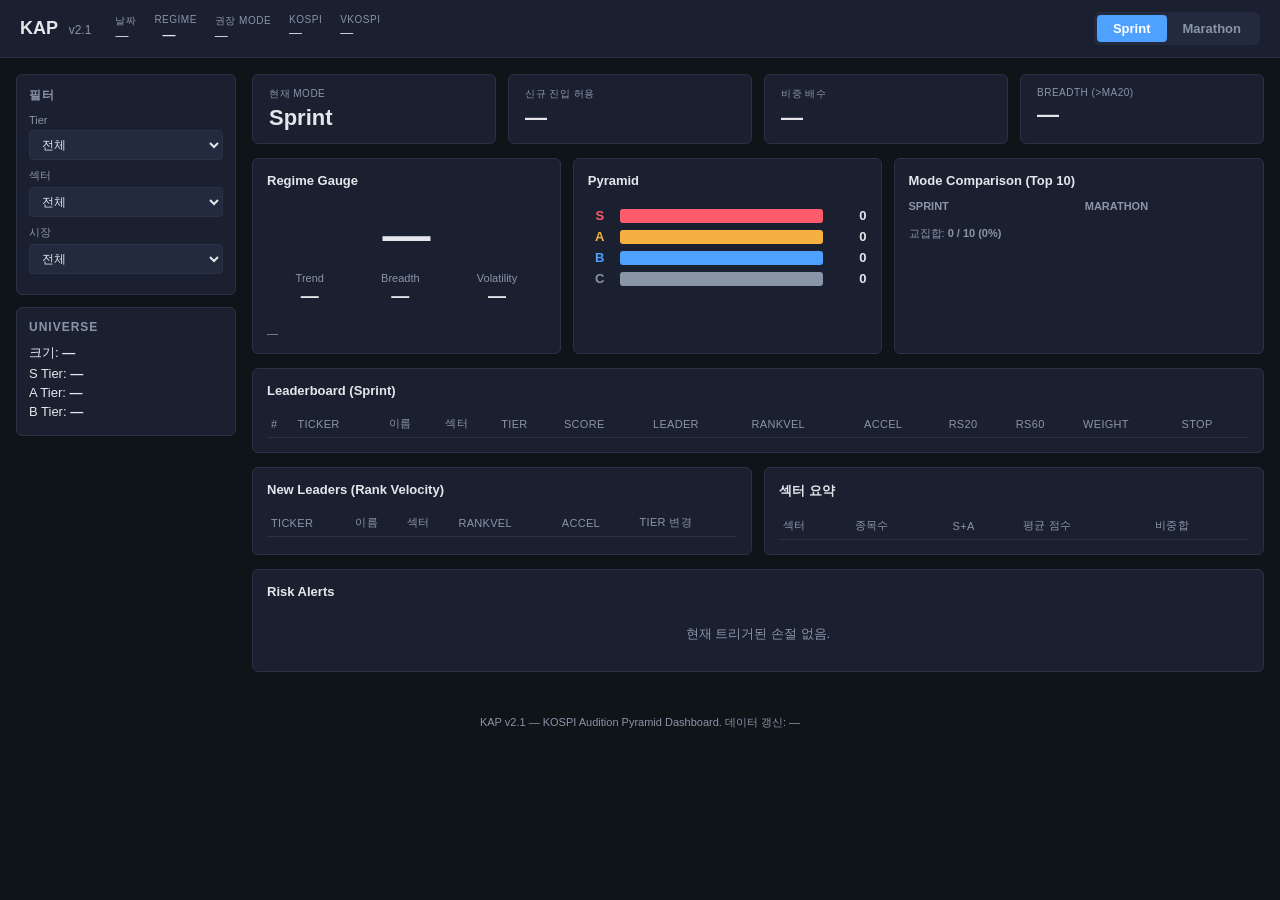
==== dashboard/index.html @ c9b05ed4 "[Stage1] MVP Sprint pipeline + dashboard skeleton End-to-end implementation of Stage 1 per PRD §13.1" ====
<!DOCTYPE html>
<html lang="ko">
<head>
<meta charset="UTF-8" />
<meta name="viewport" content="width=device-width, initial-scale=1.0" />
<title>KAP Dashboard v2.1</title>
<link rel="stylesheet" href="style.css" />
</head>
<body>
<header class="topbar">
  <div class="brand">KAP <span class="ver">v2.1</span></div>
  <div class="topbar-stats">
    <div><span class="lbl">날짜</span><span id="data-as-of">—</span></div>
    <div><span class="lbl">Regime</span><span id="regime-state" class="regime-pill">—</span></div>
    <div><span class="lbl">권장 Mode</span><span id="recommended-mode">—</span></div>
    <div><span class="lbl">KOSPI</span><span id="kospi-close">—</span></div>
    <div><span class="lbl">VKOSPI</span><span id="vkospi">—</span></div>
  </div>
  <div class="mode-toggle">
    <button data-mode="sprint" class="active">Sprint</button>
    <button data-mode="marathon">Marathon</button>
  </div>
</header>

<main class="layout">
  <aside class="sidebar">
    <div class="filter-box">
      <h3>필터</h3>
      <label><span>Tier</span>
        <select id="filter-tier">
          <option value="">전체</option>
          <option value="S">S</option>
          <option value="A">A</option>
          <option value="B">B</option>
          <option value="C">C</option>
        </select>
      </label>
      <label><span>섹터</span>
        <select id="filter-sector"><option value="">전체</option></select>
      </label>
      <label><span>시장</span>
        <select id="filter-market">
          <option value="">전체</option>
          <option value="KOSPI">KOSPI</option>
          <option value="KOSDAQ">KOSDAQ</option>
        </select>
      </label>
    </div>
    <div class="universe-box">
      <h3>Universe</h3>
      <p>크기: <strong id="universe-size">—</strong></p>
      <p>S Tier: <strong id="kpi-s">—</strong></p>
      <p>A Tier: <strong id="kpi-a">—</strong></p>
      <p>B Tier: <strong id="kpi-b">—</strong></p>
    </div>
  </aside>

  <section class="content">
    <div class="kpi-row">
      <div class="kpi">
        <div class="kpi-label">현재 Mode</div>
        <div class="kpi-value" id="kpi-current-mode">Sprint</div>
      </div>
      <div class="kpi">
        <div class="kpi-label">신규 진입 허용</div>
        <div class="kpi-value" id="kpi-entry-allowed">—</div>
      </div>
      <div class="kpi">
        <div class="kpi-label">비중 배수</div>
        <div class="kpi-value" id="kpi-weight-mult">—</div>
      </div>
      <div class="kpi">
        <div class="kpi-label">Breadth (>MA20)</div>
        <div class="kpi-value" id="kpi-breadth">—</div>
      </div>
    </div>

    <div class="row-3">
      <div class="card" id="regime-widget">
        <h3>Regime Gauge</h3>
        <div class="gauge">
          <div class="gauge-score" id="regime-score">—</div>
          <div class="gauge-subscores">
            <span>Trend <b id="ss-trend">—</b></span>
            <span>Breadth <b id="ss-breadth">—</b></span>
            <span>Volatility <b id="ss-volatility">—</b></span>
          </div>
        </div>
        <p class="hint" id="mode-recommendation">—</p>
      </div>
      <div class="card" id="pyramid">
        <h3>Pyramid</h3>
        <div class="pyramid">
          <div class="tier-row s"><span>S</span><div class="bar"><span id="bar-s"></span></div><b id="cnt-s">0</b></div>
          <div class="tier-row a"><span>A</span><div class="bar"><span id="bar-a"></span></div><b id="cnt-a">0</b></div>
          <div class="tier-row b"><span>B</span><div class="bar"><span id="bar-b"></span></div><b id="cnt-b">0</b></div>
          <div class="tier-row c"><span>C</span><div class="bar"><span id="bar-c"></span></div><b id="cnt-c">0</b></div>
        </div>
      </div>
      <div class="card" id="mode-compare">
        <h3>Mode Comparison (Top 10)</h3>
        <div class="cmp-cols">
          <div><h4>Sprint</h4><ol id="cmp-sprint"></ol></div>
          <div><h4>Marathon</h4><ol id="cmp-marathon"></ol></div>
        </div>
        <p class="hint">교집합: <b id="cmp-overlap">—</b></p>
      </div>
    </div>

    <div class="card" id="leaderboard-card">
      <h3>Leaderboard (<span id="lb-mode">Sprint</span>)</h3>
      <table class="leaderboard">
        <thead>
          <tr>
            <th>#</th><th>Ticker</th><th>이름</th><th>섹터</th><th>Tier</th>
            <th>Score</th><th>Leader</th><th>RankVel</th><th>Accel</th>
            <th>RS20</th><th>RS60</th><th>Weight</th><th>Stop</th>
          </tr>
        </thead>
        <tbody id="leaderboard-body"></tbody>
      </table>
    </div>

    <div class="row-2">
      <div class="card" id="new-leaders-card">
        <h3>New Leaders (Rank Velocity)</h3>
        <table>
          <thead><tr><th>Ticker</th><th>이름</th><th>섹터</th><th>RankVel</th><th>Accel</th><th>Tier 변경</th></tr></thead>
          <tbody id="new-leaders-body"></tbody>
        </table>
      </div>
      <div class="card" id="sector-card">
        <h3>섹터 요약</h3>
        <table>
          <thead><tr><th>섹터</th><th>종목수</th><th>S+A</th><th>평균 점수</th><th>비중합</th></tr></thead>
          <tbody id="sector-body"></tbody>
        </table>
      </div>
    </div>

    <div class="card" id="risk-card">
      <h3>Risk Alerts</h3>
      <div id="risk-body" class="risk-empty">현재 트리거된 손절 없음.</div>
    </div>
  </section>
</main>

<footer><p>KAP v2.1 — KOSPI Audition Pyramid Dashboard. 데이터 갱신: <span id="footer-as-of">—</span></p></footer>

<script src="app.js"></script>
</body>
</html>
---- dashboard/style.css ----
:root {
  --bg: #0f1419;
  --bg2: #1a2030;
  --bg3: #232a3d;
  --fg: #e4e6eb;
  --muted: #8b95a8;
  --accent: #4ea1ff;
  --green: #2ecc71;
  --yellow: #f5b041;
  --red: #ff5b6b;
  --tier-s: #ff5b6b;
  --tier-a: #f5b041;
  --tier-b: #4ea1ff;
  --tier-c: #8b95a8;
  --border: #2a3247;
}

* { box-sizing: border-box; }
html, body { margin: 0; padding: 0; height: 100%; background: var(--bg); color: var(--fg);
  font-family: -apple-system, "Segoe UI", Roboto, "Noto Sans KR", sans-serif; font-size: 13px; }

.topbar {
  display: flex; align-items: center; gap: 24px;
  padding: 12px 20px; background: var(--bg2); border-bottom: 1px solid var(--border);
}
.brand { font-size: 18px; font-weight: 700; }
.brand .ver { color: var(--muted); font-weight: 400; font-size: 12px; margin-left: 6px; }
.topbar-stats { display: flex; gap: 18px; flex: 1; }
.topbar-stats > div { display: flex; flex-direction: column; }
.topbar-stats .lbl { font-size: 10px; color: var(--muted); text-transform: uppercase; letter-spacing: 0.5px; }
.regime-pill { padding: 2px 8px; border-radius: 4px; font-weight: 600; }
.regime-pill.strong_risk_on { background: var(--green); color: #04140a; }
.regime-pill.risk_on { background: #2a5a40; color: var(--green); }
.regime-pill.neutral { background: var(--bg3); color: var(--yellow); }
.regime-pill.risk_off { background: var(--red); color: #2a0a0e; }

.mode-toggle { display: inline-flex; background: var(--bg3); border-radius: 6px; padding: 3px; }
.mode-toggle button { background: transparent; border: 0; color: var(--muted); padding: 6px 16px;
  font-size: 13px; font-weight: 600; cursor: pointer; border-radius: 4px; }
.mode-toggle button.active { background: var(--accent); color: white; }
.mode-toggle button.recommended::after { content: "★"; margin-left: 4px; color: var(--yellow); }

.layout { display: grid; grid-template-columns: 220px 1fr; gap: 16px; padding: 16px; }
.sidebar { display: flex; flex-direction: column; gap: 12px; }
.sidebar .filter-box, .sidebar .universe-box {
  background: var(--bg2); border: 1px solid var(--border); border-radius: 6px; padding: 12px;
}
.sidebar h3 { margin: 0 0 10px; font-size: 12px; text-transform: uppercase; color: var(--muted); letter-spacing: 1px; }
.sidebar label { display: flex; flex-direction: column; margin-bottom: 8px; font-size: 11px; color: var(--muted); }
.sidebar select { background: var(--bg3); color: var(--fg); border: 1px solid var(--border);
  border-radius: 4px; padding: 6px 8px; margin-top: 4px; font-size: 12px; }
.sidebar p { margin: 4px 0; }

.content { display: flex; flex-direction: column; gap: 14px; }
.kpi-row { display: grid; grid-template-columns: repeat(4, 1fr); gap: 12px; }
.kpi { background: var(--bg2); border: 1px solid var(--border); border-radius: 6px; padding: 12px 16px; }
.kpi-label { font-size: 10px; color: var(--muted); text-transform: uppercase; letter-spacing: 0.5px; }
.kpi-value { font-size: 22px; font-weight: 700; margin-top: 4px; }

.row-3 { display: grid; grid-template-columns: 1fr 1fr 1.2fr; gap: 12px; }
.row-2 { display: grid; grid-template-columns: 1fr 1fr; gap: 12px; }
.card { background: var(--bg2); border: 1px solid var(--border); border-radius: 6px; padding: 14px; }
.card h3 { margin: 0 0 12px; font-size: 13px; }
.card .hint { color: var(--muted); font-size: 11px; margin: 8px 0 0; }

.gauge { text-align: center; padding: 12px 0; }
.gauge-score { font-size: 48px; font-weight: 800; line-height: 1; }
.gauge-subscores { display: flex; justify-content: space-around; margin-top: 12px; font-size: 11px; color: var(--muted); }
.gauge-subscores b { display: block; font-size: 18px; color: var(--fg); margin-top: 2px; }

.pyramid { display: flex; flex-direction: column; gap: 6px; padding: 8px 0; }
.tier-row { display: grid; grid-template-columns: 24px 1fr 36px; gap: 8px; align-items: center; }
.tier-row > span:first-child { font-weight: 700; text-align: center; }
.tier-row.s > span:first-child { color: var(--tier-s); }
.tier-row.a > span:first-child { color: var(--tier-a); }
.tier-row.b > span:first-child { color: var(--tier-b); }
.tier-row.c > span:first-child { color: var(--tier-c); }
.tier-row b { text-align: right; }
.bar { height: 14px; background: var(--bg3); border-radius: 3px; overflow: hidden; }
.bar > span { display: block; height: 100%; }
.tier-row.s .bar > span { background: var(--tier-s); }
.tier-row.a .bar > span { background: var(--tier-a); }
.tier-row.b .bar > span { background: var(--tier-b); }
.tier-row.c .bar > span { background: var(--tier-c); }

.cmp-cols { display: grid; grid-template-columns: 1fr 1fr; gap: 12px; }
.cmp-cols h4 { margin: 0 0 6px; font-size: 11px; color: var(--muted); text-transform: uppercase; }
.cmp-cols ol { margin: 0; padding-left: 18px; font-size: 11px; }
.cmp-cols li.shared { color: var(--green); font-weight: 600; }

table { width: 100%; border-collapse: collapse; font-size: 11px; }
table th { text-align: left; color: var(--muted); border-bottom: 1px solid var(--border); padding: 6px 4px;
  font-weight: 500; text-transform: uppercase; letter-spacing: 0.3px; }
table td { padding: 6px 4px; border-bottom: 1px solid #1f2536; }
table tr:hover td { background: var(--bg3); }
.leaderboard { font-size: 11px; }
.tier-badge { display: inline-block; min-width: 18px; text-align: center; padding: 1px 6px;
  border-radius: 3px; font-weight: 700; font-size: 10px; }
.tier-badge.S { background: var(--tier-s); color: #2a0a0e; }
.tier-badge.A { background: var(--tier-a); color: #2e1a04; }
.tier-badge.B { background: var(--tier-b); color: #04141d; }
.tier-badge.C { background: var(--tier-c); color: #0a0d14; }
.tier-badge.D { background: #3a4153; color: var(--muted); }

.risk-empty { color: var(--muted); padding: 14px 0; text-align: center; }
.risk-item { padding: 8px 0; border-bottom: 1px solid #1f2536; display: flex; gap: 12px; }
.risk-item .ticker { font-weight: 700; }
.risk-item .triggered { color: var(--red); font-weight: 600; }

footer { padding: 16px; text-align: center; color: var(--muted); font-size: 11px; }
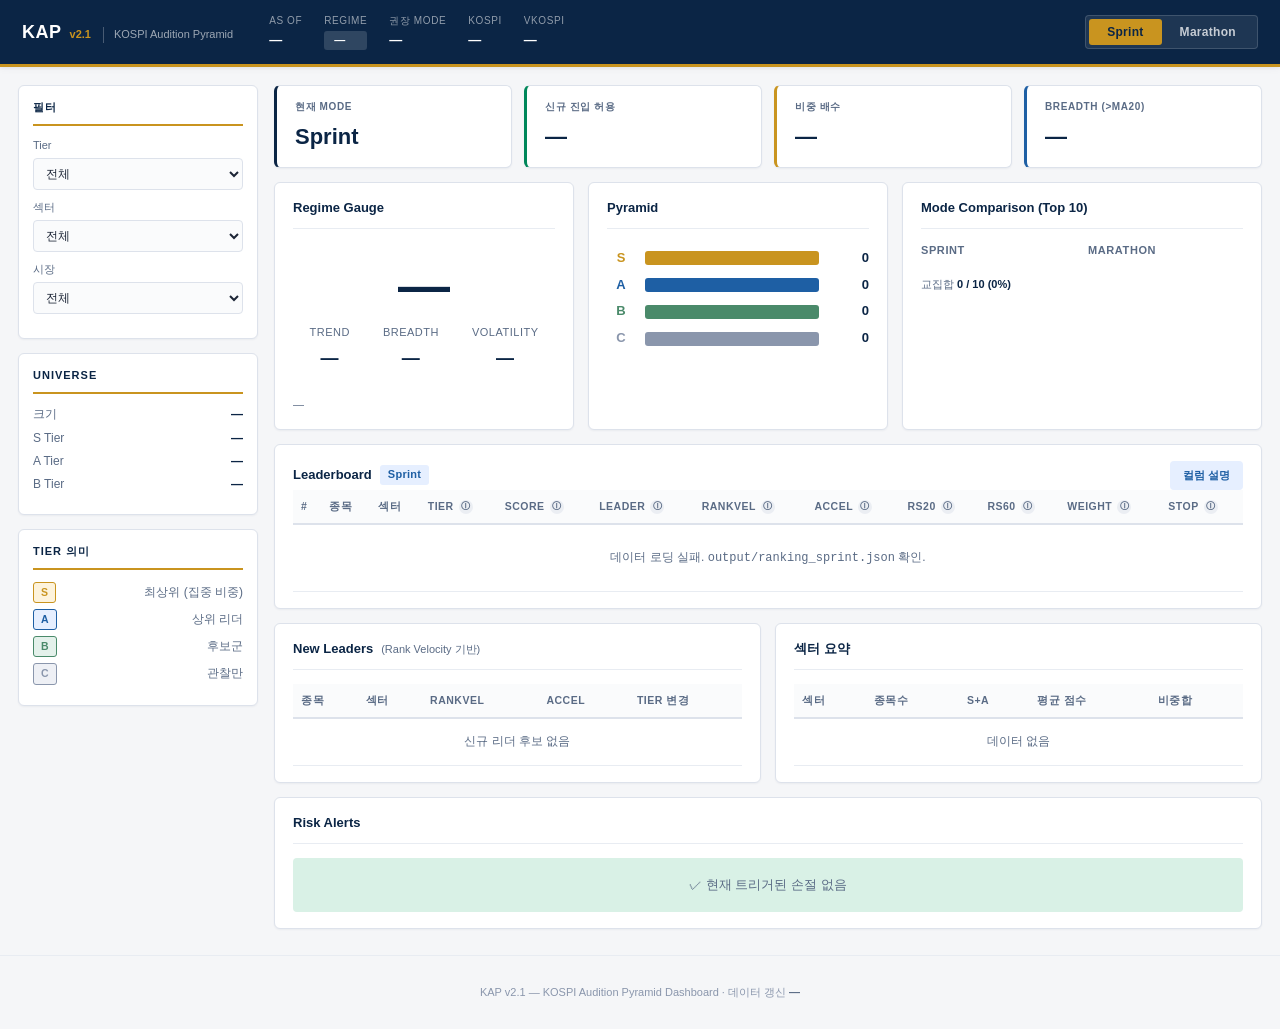
==== commit bab68da6: "[Stage1] Dashboard UX 개선: 종목명 노출 / 컬럼 설명 / 라이트 테마 - 종목명을 메인 표시로, 종목코드는 하단에 보조 표기 (ticker-cell)   + 시" ====
--- a/dashboard/index.html
+++ b/dashboard/index.html
@@ -8,13 +8,17 @@
 </head>
 <body>
 <header class="topbar">
-  <div class="brand">KAP <span class="ver">v2.1</span></div>
+  <div class="brand">
+    <span class="brand-mark">KAP</span>
+    <span class="brand-ver">v2.1</span>
+    <span class="brand-sub">KOSPI Audition Pyramid</span>
+  </div>
   <div class="topbar-stats">
-    <div><span class="lbl">날짜</span><span id="data-as-of">—</span></div>
+    <div><span class="lbl">As of</span><span id="data-as-of" class="val">—</span></div>
     <div><span class="lbl">Regime</span><span id="regime-state" class="regime-pill">—</span></div>
-    <div><span class="lbl">권장 Mode</span><span id="recommended-mode">—</span></div>
-    <div><span class="lbl">KOSPI</span><span id="kospi-close">—</span></div>
-    <div><span class="lbl">VKOSPI</span><span id="vkospi">—</span></div>
+    <div><span class="lbl">권장 Mode</span><span id="recommended-mode" class="val">—</span></div>
+    <div><span class="lbl">KOSPI</span><span id="kospi-close" class="val">—</span></div>
+    <div><span class="lbl">VKOSPI</span><span id="vkospi" class="val">—</span></div>
   </div>
   <div class="mode-toggle">
     <button data-mode="sprint" class="active">Sprint</button>
@@ -48,10 +52,17 @@
     </div>
     <div class="universe-box">
       <h3>Universe</h3>
-      <p>크기: <strong id="universe-size">—</strong></p>
-      <p>S Tier: <strong id="kpi-s">—</strong></p>
-      <p>A Tier: <strong id="kpi-a">—</strong></p>
-      <p>B Tier: <strong id="kpi-b">—</strong></p>
+      <p>크기 <strong id="universe-size">—</strong></p>
+      <p>S Tier <strong id="kpi-s">—</strong></p>
+      <p>A Tier <strong id="kpi-a">—</strong></p>
+      <p>B Tier <strong id="kpi-b">—</strong></p>
+    </div>
+    <div class="legend-box">
+      <h3>Tier 의미</h3>
+      <p><span class="tier-badge S">S</span> 최상위 (집중 비중)</p>
+      <p><span class="tier-badge A">A</span> 상위 리더</p>
+      <p><span class="tier-badge B">B</span> 후보군</p>
+      <p><span class="tier-badge C">C</span> 관찰만</p>
     </div>
   </aside>
 
@@ -103,18 +114,52 @@
           <div><h4>Sprint</h4><ol id="cmp-sprint"></ol></div>
           <div><h4>Marathon</h4><ol id="cmp-marathon"></ol></div>
         </div>
-        <p class="hint">교집합: <b id="cmp-overlap">—</b></p>
+        <p class="hint">교집합 <b id="cmp-overlap">—</b></p>
       </div>
     </div>
 
     <div class="card" id="leaderboard-card">
-      <h3>Leaderboard (<span id="lb-mode">Sprint</span>)</h3>
+      <div class="card-header">
+        <h3>Leaderboard <span class="mode-tag" id="lb-mode">Sprint</span></h3>
+        <button class="btn-help" id="btn-help-leaderboard" title="컬럼 설명 보기">컬럼 설명</button>
+      </div>
+      <div id="help-panel" class="help-panel hidden">
+        <button class="help-close" id="help-close">×</button>
+        <h4>스코어 컬럼이 의미하는 것</h4>
+        <div class="help-grid">
+          <div><strong>Tier</strong>
+            <p>모드별 점수의 분위(percentile) 기반 등급. S(상위 ~3%)·A(~8%)·B(~18%)·C(관찰). 신규 진입은 Regime이 허용하는 Tier만 가능.</p></div>
+          <div><strong>Score</strong>
+            <p>선택된 모드의 종합 점수(0–100 percentile). Sprint = 단기 RS·가속도·순위변동 가중. Marathon = 장기 RS·수급·실적 가중.</p></div>
+          <div><strong>Leader</strong>
+            <p>Score×0.7 + 누적 생존일수×0.3. <b>높을수록 "기관형 리더"</b>, 낮을수록 "단기 급등주". Tier 결정엔 미사용, 표시 전용.</p></div>
+          <div><strong>RankVel</strong>
+            <p>최근 5거래일 대비 순위가 얼마나 올라왔는지를 percentile로 환산. <b>신규 리더 조기 탐지</b>. 절대 순위 200위 이내 종목만 유효.</p></div>
+          <div><strong>Accel</strong>
+            <p>RS의 2차 도함수(어제 대비 5D RS 변화) + 거래대금 가속도. <b>"이제 막 강해지기 시작한"</b> 종목을 잡아내는 지표.</p></div>
+          <div><strong>RS20 / RS60</strong>
+            <p>20일·60일 KOSPI 대비 초과수익률. + 값이면 시장보다 강하다는 뜻. Sprint는 단기(20D), Marathon은 중장기(60–252D)에 가중.</p></div>
+          <div><strong>Weight</strong>
+            <p>1차 진입 시 권장 포트폴리오 비중(현재 모드 + Regime 배수 반영). Risk-Off일 때는 0으로 차단됨.</p></div>
+          <div><strong>Stop</strong>
+            <p>진입가 기준 Hard Stop 가격. Sprint KOSPI −6% / KOSDAQ −8%, Marathon KOSPI −10% / KOSDAQ −12%. 모드별 차등.</p></div>
+        </div>
+      </div>
       <table class="leaderboard">
         <thead>
           <tr>
-            <th>#</th><th>Ticker</th><th>이름</th><th>섹터</th><th>Tier</th>
-            <th>Score</th><th>Leader</th><th>RankVel</th><th>Accel</th>
-            <th>RS20</th><th>RS60</th><th>Weight</th><th>Stop</th>
+            <th>#</th>
+            <th>종목</th>
+            <th>섹터</th>
+            <th>Tier<i class="info" data-tip="모드별 점수 percentile 기반 등급. S(상위~3%)/A(~8%)/B(~18%)/C(관찰).">ⓘ</i></th>
+            <th>Score<i class="info" data-tip="선택된 모드 종합 점수(0–100). 모드별 가중치로 RS/가속도/순위변동/거래량/수급을 합산.">ⓘ</i></th>
+            <th>Leader<i class="info" data-tip="Score×0.7 + 누적 생존일수×0.3. 기관형 장기 리더일수록 높음.">ⓘ</i></th>
+            <th>RankVel<i class="info" data-tip="5일 전 대비 순위가 얼마나 상승했는지의 percentile. 신규 리더 조기 탐지용.">ⓘ</i></th>
+            <th>Accel<i class="info" data-tip="RS 2차 도함수 + 거래대금 가속도. 이제 막 강해지기 시작한 종목을 포착.">ⓘ</i></th>
+            <th>RS20<i class="info" data-tip="최근 20거래일 KOSPI 대비 초과수익률. + 값이면 시장보다 강한 상태.">ⓘ</i></th>
+            <th>RS60<i class="info" data-tip="최근 60거래일 KOSPI 대비 초과수익률. 중기 추세 강도.">ⓘ</i></th>
+            <th>Weight<i class="info" data-tip="1차 진입 시 권장 포트폴리오 비중. Regime 배수 반영, Risk-Off면 0.">ⓘ</i></th>
+            <th>Stop<i class="info" data-tip="진입가 기준 Hard Stop 가격. 모드별 차등(Sprint −6/−8%, Marathon −10/−12%).">ⓘ</i></th>
           </tr>
         </thead>
         <tbody id="leaderboard-body"></tbody>
@@ -123,9 +168,9 @@
 
     <div class="row-2">
       <div class="card" id="new-leaders-card">
-        <h3>New Leaders (Rank Velocity)</h3>
+        <h3>New Leaders <span class="card-sub">(Rank Velocity 기반)</span></h3>
         <table>
-          <thead><tr><th>Ticker</th><th>이름</th><th>섹터</th><th>RankVel</th><th>Accel</th><th>Tier 변경</th></tr></thead>
+          <thead><tr><th>종목</th><th>섹터</th><th>RankVel</th><th>Accel</th><th>Tier 변경</th></tr></thead>
           <tbody id="new-leaders-body"></tbody>
         </table>
       </div>
@@ -145,7 +190,9 @@
   </section>
 </main>
 
-<footer><p>KAP v2.1 — KOSPI Audition Pyramid Dashboard. 데이터 갱신: <span id="footer-as-of">—</span></p></footer>
+<div id="tooltip" class="tooltip hidden"></div>
+
+<footer><p>KAP v2.1 — KOSPI Audition Pyramid Dashboard · 데이터 갱신 <span id="footer-as-of">—</span></p></footer>
 
 <script src="app.js"></script>
 </body>
--- a/dashboard/style.css
+++ b/dashboard/style.css
@@ -1,110 +1,379 @@
+/* =========================================================================
+   KAP Dashboard — Professional Financial Light Theme
+   Palette inspired by terminal/buy-side research tools (Bloomberg / Koyfin / Refinitiv):
+     Background : warm off-white #f5f6f8
+     Panels     : pure white with subtle blue-gray shadow
+     Primary    : deep navy   #0b2545  (institutional accent)
+     Brand blue : steel blue  #1e5fa4
+     Gold       : muted amber #c9941f  (Tier S)
+     Up / pos   : forest      #00875a
+     Down / neg : crimson     #c0392b
+   ========================================================================= */
+
 :root {
-  --bg: #0f1419;
-  --bg2: #1a2030;
-  --bg3: #232a3d;
-  --fg: #e4e6eb;
-  --muted: #8b95a8;
-  --accent: #4ea1ff;
-  --green: #2ecc71;
-  --yellow: #f5b041;
-  --red: #ff5b6b;
-  --tier-s: #ff5b6b;
-  --tier-a: #f5b041;
-  --tier-b: #4ea1ff;
-  --tier-c: #8b95a8;
-  --border: #2a3247;
+  --bg:           #f5f6f8;
+  --bg-alt:       #ebeef3;
+  --panel:        #ffffff;
+  --panel-2:      #fafbfc;
+  --border:       #dde2eb;
+  --border-soft:  #e8ecf2;
+  --text:         #1c2536;
+  --text-muted:   #5a6b85;
+  --text-faint:   #8a96ac;
+
+  --navy:         #0b2545;
+  --navy-2:       #133961;
+  --steel:        #1e5fa4;
+  --steel-soft:   #e6efff;
+  --gold:         #c9941f;
+  --gold-soft:    #fdf3dc;
+
+  --tier-s:       #c9941f;
+  --tier-s-bg:    #fdf3dc;
+  --tier-a:       #1e5fa4;
+  --tier-a-bg:    #e6efff;
+  --tier-b:       #4a8a6a;
+  --tier-b-bg:    #e4f1eb;
+  --tier-c:       #8a96ac;
+  --tier-c-bg:    #eef0f5;
+
+  --up:           #00875a;
+  --up-soft:      #d9f1e6;
+  --down:         #c0392b;
+  --down-soft:    #fbe4e1;
+  --warn:         #d9822b;
+
+  --shadow-sm:    0 1px 2px rgba(11, 37, 69, 0.05);
+  --shadow-md:    0 1px 3px rgba(11, 37, 69, 0.06), 0 2px 8px rgba(11, 37, 69, 0.04);
 }
 
 * { box-sizing: border-box; }
-html, body { margin: 0; padding: 0; height: 100%; background: var(--bg); color: var(--fg);
-  font-family: -apple-system, "Segoe UI", Roboto, "Noto Sans KR", sans-serif; font-size: 13px; }
-
+html, body {
+  margin: 0; padding: 0; height: 100%;
+  background: var(--bg); color: var(--text);
+  font-family: -apple-system, "SF Pro Text", "Segoe UI", "Helvetica Neue",
+               "Noto Sans KR", "Apple SD Gothic Neo", sans-serif;
+  font-size: 13px; line-height: 1.45;
+  -webkit-font-smoothing: antialiased;
+}
+
+/* =================== Topbar =================== */
 .topbar {
   display: flex; align-items: center; gap: 24px;
-  padding: 12px 20px; background: var(--bg2); border-bottom: 1px solid var(--border);
-}
-.brand { font-size: 18px; font-weight: 700; }
-.brand .ver { color: var(--muted); font-weight: 400; font-size: 12px; margin-left: 6px; }
-.topbar-stats { display: flex; gap: 18px; flex: 1; }
-.topbar-stats > div { display: flex; flex-direction: column; }
-.topbar-stats .lbl { font-size: 10px; color: var(--muted); text-transform: uppercase; letter-spacing: 0.5px; }
-.regime-pill { padding: 2px 8px; border-radius: 4px; font-weight: 600; }
-.regime-pill.strong_risk_on { background: var(--green); color: #04140a; }
-.regime-pill.risk_on { background: #2a5a40; color: var(--green); }
-.regime-pill.neutral { background: var(--bg3); color: var(--yellow); }
-.regime-pill.risk_off { background: var(--red); color: #2a0a0e; }
-
-.mode-toggle { display: inline-flex; background: var(--bg3); border-radius: 6px; padding: 3px; }
-.mode-toggle button { background: transparent; border: 0; color: var(--muted); padding: 6px 16px;
-  font-size: 13px; font-weight: 600; cursor: pointer; border-radius: 4px; }
-.mode-toggle button.active { background: var(--accent); color: white; }
-.mode-toggle button.recommended::after { content: "★"; margin-left: 4px; color: var(--yellow); }
-
-.layout { display: grid; grid-template-columns: 220px 1fr; gap: 16px; padding: 16px; }
-.sidebar { display: flex; flex-direction: column; gap: 12px; }
-.sidebar .filter-box, .sidebar .universe-box {
-  background: var(--bg2); border: 1px solid var(--border); border-radius: 6px; padding: 12px;
-}
-.sidebar h3 { margin: 0 0 10px; font-size: 12px; text-transform: uppercase; color: var(--muted); letter-spacing: 1px; }
-.sidebar label { display: flex; flex-direction: column; margin-bottom: 8px; font-size: 11px; color: var(--muted); }
-.sidebar select { background: var(--bg3); color: var(--fg); border: 1px solid var(--border);
-  border-radius: 4px; padding: 6px 8px; margin-top: 4px; font-size: 12px; }
-.sidebar p { margin: 4px 0; }
-
+  padding: 14px 22px; background: var(--navy); color: #fff;
+  border-bottom: 3px solid var(--gold);
+  box-shadow: var(--shadow-md);
+}
+.brand { display: flex; align-items: baseline; gap: 8px; }
+.brand-mark { font-size: 18px; font-weight: 800; letter-spacing: 0.5px; color: #fff; }
+.brand-ver  { font-size: 11px; color: var(--gold); font-weight: 600; }
+.brand-sub  { font-size: 11px; color: rgba(255,255,255,0.6); margin-left: 4px;
+              border-left: 1px solid rgba(255,255,255,0.25); padding-left: 10px; }
+
+.topbar-stats { display: flex; gap: 22px; flex: 1; margin-left: 12px; }
+.topbar-stats > div { display: flex; flex-direction: column; gap: 2px; }
+.topbar-stats .lbl  { font-size: 10px; color: rgba(255,255,255,0.55);
+                      text-transform: uppercase; letter-spacing: 0.6px; }
+.topbar-stats .val  { font-size: 13px; font-weight: 600; color: #fff;
+                      font-variant-numeric: tabular-nums; }
+
+.regime-pill {
+  display: inline-block; padding: 2px 10px; border-radius: 3px;
+  font-size: 11px; font-weight: 700; text-transform: uppercase; letter-spacing: 0.5px;
+  background: rgba(255,255,255,0.15); color: #fff;
+}
+.regime-pill.strong_risk_on { background: var(--up);   color: #fff; }
+.regime-pill.risk_on        { background: var(--up);   color: #fff; opacity: 0.85; }
+.regime-pill.neutral        { background: var(--warn); color: #fff; }
+.regime-pill.risk_off       { background: var(--down); color: #fff; }
+
+.mode-toggle {
+  display: inline-flex; background: rgba(255,255,255,0.08);
+  border: 1px solid rgba(255,255,255,0.15); border-radius: 4px; padding: 3px;
+}
+.mode-toggle button {
+  background: transparent; border: 0; color: rgba(255,255,255,0.75);
+  padding: 6px 18px; font-size: 12px; font-weight: 600; cursor: pointer;
+  border-radius: 3px; letter-spacing: 0.3px; transition: all 0.15s;
+}
+.mode-toggle button:hover  { color: #fff; }
+.mode-toggle button.active { background: var(--gold); color: var(--navy); }
+.mode-toggle button.recommended::after { content: " ★"; font-size: 10px; color: var(--gold); }
+.mode-toggle button.active.recommended::after { color: var(--navy); }
+
+/* =================== Layout =================== */
+.layout { display: grid; grid-template-columns: 240px 1fr; gap: 16px; padding: 18px; }
+
+/* =================== Sidebar =================== */
+.sidebar { display: flex; flex-direction: column; gap: 14px; }
+.sidebar .filter-box,
+.sidebar .universe-box,
+.sidebar .legend-box {
+  background: var(--panel); border: 1px solid var(--border);
+  border-radius: 6px; padding: 14px; box-shadow: var(--shadow-sm);
+}
+.sidebar h3 {
+  margin: 0 0 12px; font-size: 11px; font-weight: 700; color: var(--navy);
+  text-transform: uppercase; letter-spacing: 1px;
+  padding-bottom: 8px; border-bottom: 2px solid var(--gold);
+}
+.sidebar label {
+  display: flex; flex-direction: column; margin-bottom: 10px;
+  font-size: 11px; color: var(--text-muted); font-weight: 500;
+}
+.sidebar select {
+  background: var(--panel-2); color: var(--text); border: 1px solid var(--border);
+  border-radius: 4px; padding: 7px 8px; margin-top: 4px; font-size: 12px;
+  font-family: inherit; outline: none; transition: border-color 0.15s;
+}
+.sidebar select:focus { border-color: var(--steel); }
+.sidebar .universe-box p,
+.sidebar .legend-box p {
+  display: flex; justify-content: space-between; align-items: center;
+  margin: 6px 0; font-size: 12px; color: var(--text-muted);
+}
+.sidebar .universe-box strong {
+  color: var(--navy); font-weight: 700; font-variant-numeric: tabular-nums;
+}
+.legend-box p .tier-badge { margin-right: 8px; }
+
+/* =================== Content area =================== */
 .content { display: flex; flex-direction: column; gap: 14px; }
+
+/* KPI row */
 .kpi-row { display: grid; grid-template-columns: repeat(4, 1fr); gap: 12px; }
-.kpi { background: var(--bg2); border: 1px solid var(--border); border-radius: 6px; padding: 12px 16px; }
-.kpi-label { font-size: 10px; color: var(--muted); text-transform: uppercase; letter-spacing: 0.5px; }
-.kpi-value { font-size: 22px; font-weight: 700; margin-top: 4px; }
-
-.row-3 { display: grid; grid-template-columns: 1fr 1fr 1.2fr; gap: 12px; }
-.row-2 { display: grid; grid-template-columns: 1fr 1fr; gap: 12px; }
-.card { background: var(--bg2); border: 1px solid var(--border); border-radius: 6px; padding: 14px; }
-.card h3 { margin: 0 0 12px; font-size: 13px; }
-.card .hint { color: var(--muted); font-size: 11px; margin: 8px 0 0; }
-
-.gauge { text-align: center; padding: 12px 0; }
-.gauge-score { font-size: 48px; font-weight: 800; line-height: 1; }
-.gauge-subscores { display: flex; justify-content: space-around; margin-top: 12px; font-size: 11px; color: var(--muted); }
-.gauge-subscores b { display: block; font-size: 18px; color: var(--fg); margin-top: 2px; }
-
-.pyramid { display: flex; flex-direction: column; gap: 6px; padding: 8px 0; }
-.tier-row { display: grid; grid-template-columns: 24px 1fr 36px; gap: 8px; align-items: center; }
-.tier-row > span:first-child { font-weight: 700; text-align: center; }
+.kpi {
+  background: var(--panel); border: 1px solid var(--border);
+  border-radius: 6px; padding: 14px 18px; box-shadow: var(--shadow-sm);
+  border-left: 3px solid var(--steel);
+}
+.kpi:nth-child(1) { border-left-color: var(--navy); }
+.kpi:nth-child(2) { border-left-color: var(--up); }
+.kpi:nth-child(3) { border-left-color: var(--gold); }
+.kpi:nth-child(4) { border-left-color: var(--steel); }
+.kpi-label {
+  font-size: 10px; color: var(--text-muted); font-weight: 600;
+  text-transform: uppercase; letter-spacing: 0.6px;
+}
+.kpi-value {
+  font-size: 22px; font-weight: 700; margin-top: 6px; color: var(--navy);
+  font-variant-numeric: tabular-nums;
+}
+
+/* Cards */
+.row-3 { display: grid; grid-template-columns: 1fr 1fr 1.2fr; gap: 14px; }
+.row-2 { display: grid; grid-template-columns: 1fr 1fr; gap: 14px; }
+.card {
+  background: var(--panel); border: 1px solid var(--border); border-radius: 6px;
+  padding: 16px 18px; box-shadow: var(--shadow-sm);
+}
+.card h3 {
+  margin: 0 0 14px; font-size: 13px; font-weight: 700; color: var(--navy);
+  display: flex; align-items: center; gap: 8px;
+  padding-bottom: 10px; border-bottom: 1px solid var(--border-soft);
+}
+.card-header { display: flex; justify-content: space-between; align-items: center; margin-bottom: 0; }
+.card-header h3 { border-bottom: 0; padding-bottom: 0; margin: 0; }
+.card-sub  { font-size: 11px; color: var(--text-muted); font-weight: 400; }
+.mode-tag  {
+  display: inline-block; padding: 2px 8px; background: var(--steel-soft); color: var(--steel);
+  border-radius: 3px; font-size: 11px; font-weight: 700; letter-spacing: 0.3px;
+}
+.card .hint { color: var(--text-muted); font-size: 11px; margin: 10px 0 0; }
+.card .hint b { color: var(--navy); }
+
+/* Regime gauge */
+.gauge { text-align: center; padding: 16px 0; }
+.gauge-score {
+  font-size: 52px; font-weight: 800; line-height: 1; color: var(--navy);
+  font-variant-numeric: tabular-nums;
+}
+.gauge-subscores {
+  display: flex; justify-content: space-around; margin-top: 14px;
+  font-size: 11px; color: var(--text-muted); text-transform: uppercase; letter-spacing: 0.5px;
+}
+.gauge-subscores b {
+  display: block; font-size: 18px; color: var(--navy); margin-top: 4px;
+  font-variant-numeric: tabular-nums;
+}
+
+/* Pyramid */
+.pyramid { display: flex; flex-direction: column; gap: 8px; padding: 6px 0; }
+.tier-row {
+  display: grid; grid-template-columns: 28px 1fr 40px; gap: 10px; align-items: center;
+  font-size: 13px;
+}
+.tier-row > span:first-child { font-weight: 800; text-align: center; }
 .tier-row.s > span:first-child { color: var(--tier-s); }
 .tier-row.a > span:first-child { color: var(--tier-a); }
 .tier-row.b > span:first-child { color: var(--tier-b); }
 .tier-row.c > span:first-child { color: var(--tier-c); }
-.tier-row b { text-align: right; }
-.bar { height: 14px; background: var(--bg3); border-radius: 3px; overflow: hidden; }
-.bar > span { display: block; height: 100%; }
+.tier-row b { text-align: right; font-variant-numeric: tabular-nums; color: var(--navy); }
+.bar { height: 14px; background: var(--bg-alt); border-radius: 3px; overflow: hidden; }
+.bar > span { display: block; height: 100%; transition: width 0.4s ease; }
 .tier-row.s .bar > span { background: var(--tier-s); }
 .tier-row.a .bar > span { background: var(--tier-a); }
 .tier-row.b .bar > span { background: var(--tier-b); }
 .tier-row.c .bar > span { background: var(--tier-c); }
 
+/* Mode comparison */
 .cmp-cols { display: grid; grid-template-columns: 1fr 1fr; gap: 12px; }
-.cmp-cols h4 { margin: 0 0 6px; font-size: 11px; color: var(--muted); text-transform: uppercase; }
-.cmp-cols ol { margin: 0; padding-left: 18px; font-size: 11px; }
-.cmp-cols li.shared { color: var(--green); font-weight: 600; }
-
-table { width: 100%; border-collapse: collapse; font-size: 11px; }
-table th { text-align: left; color: var(--muted); border-bottom: 1px solid var(--border); padding: 6px 4px;
-  font-weight: 500; text-transform: uppercase; letter-spacing: 0.3px; }
-table td { padding: 6px 4px; border-bottom: 1px solid #1f2536; }
-table tr:hover td { background: var(--bg3); }
-.leaderboard { font-size: 11px; }
-.tier-badge { display: inline-block; min-width: 18px; text-align: center; padding: 1px 6px;
-  border-radius: 3px; font-weight: 700; font-size: 10px; }
-.tier-badge.S { background: var(--tier-s); color: #2a0a0e; }
-.tier-badge.A { background: var(--tier-a); color: #2e1a04; }
-.tier-badge.B { background: var(--tier-b); color: #04141d; }
-.tier-badge.C { background: var(--tier-c); color: #0a0d14; }
-.tier-badge.D { background: #3a4153; color: var(--muted); }
-
-.risk-empty { color: var(--muted); padding: 14px 0; text-align: center; }
-.risk-item { padding: 8px 0; border-bottom: 1px solid #1f2536; display: flex; gap: 12px; }
-.risk-item .ticker { font-weight: 700; }
-.risk-item .triggered { color: var(--red); font-weight: 600; }
-
-footer { padding: 16px; text-align: center; color: var(--muted); font-size: 11px; }
+.cmp-cols h4 {
+  margin: 0 0 8px; font-size: 11px; color: var(--text-muted);
+  text-transform: uppercase; letter-spacing: 0.6px;
+}
+.cmp-cols ol { margin: 0; padding-left: 20px; font-size: 11px; line-height: 1.7; color: var(--text); }
+.cmp-cols li.shared { color: var(--up); font-weight: 600; }
+
+/* =================== Tables =================== */
+table { width: 100%; border-collapse: collapse; font-size: 12px; }
+table th {
+  text-align: left; color: var(--text-muted); background: var(--panel-2);
+  border-bottom: 2px solid var(--border); padding: 9px 8px;
+  font-weight: 600; font-size: 10.5px; text-transform: uppercase; letter-spacing: 0.5px;
+  position: relative; white-space: nowrap;
+}
+table td {
+  padding: 9px 8px; border-bottom: 1px solid var(--border-soft);
+  font-variant-numeric: tabular-nums; color: var(--text);
+}
+table tr:hover td { background: var(--steel-soft); }
+
+/* Ticker / name cell */
+.ticker-cell { display: flex; flex-direction: column; gap: 1px; min-width: 0; }
+.ticker-cell .name {
+  font-weight: 600; color: var(--navy); font-size: 12.5px;
+  white-space: nowrap; overflow: hidden; text-overflow: ellipsis;
+  max-width: 180px;
+}
+.ticker-cell .code {
+  font-size: 10.5px; color: var(--text-faint); letter-spacing: 0.3px;
+  font-family: "SF Mono", "Menlo", monospace;
+}
+.market-tag {
+  display: inline-block; padding: 1px 5px; margin-left: 5px;
+  font-size: 9px; font-weight: 700; border-radius: 2px;
+  letter-spacing: 0.4px; vertical-align: 1px;
+}
+.market-tag.KOSPI  { background: var(--steel-soft); color: var(--steel); }
+.market-tag.KOSDAQ { background: var(--gold-soft);  color: var(--gold); }
+
+/* Tier badges */
+.tier-badge {
+  display: inline-block; min-width: 22px; text-align: center; padding: 2px 7px;
+  border-radius: 3px; font-weight: 800; font-size: 10.5px; letter-spacing: 0.4px;
+}
+.tier-badge.S { background: var(--tier-s-bg); color: var(--tier-s); border: 1px solid var(--tier-s); }
+.tier-badge.A { background: var(--tier-a-bg); color: var(--tier-a); border: 1px solid var(--tier-a); }
+.tier-badge.B { background: var(--tier-b-bg); color: var(--tier-b); border: 1px solid var(--tier-b); }
+.tier-badge.C { background: var(--tier-c-bg); color: var(--tier-c); border: 1px solid var(--tier-c); }
+.tier-badge.D { background: var(--bg-alt);    color: var(--text-faint); }
+
+/* Up / down value coloring helpers */
+.val-up   { color: var(--up); font-weight: 600; }
+.val-down { color: var(--down); font-weight: 600; }
+
+/* Score cell with bar */
+.score-cell { display: flex; align-items: center; gap: 6px; min-width: 70px; }
+.score-cell .num { font-weight: 600; color: var(--navy); }
+.score-cell .mini-bar {
+  flex: 1; height: 4px; background: var(--bg-alt); border-radius: 2px; overflow: hidden;
+  min-width: 30px;
+}
+.score-cell .mini-bar > span {
+  display: block; height: 100%; background: var(--steel); border-radius: 2px;
+}
+.score-cell.s .mini-bar > span { background: var(--tier-s); }
+.score-cell.a .mini-bar > span { background: var(--tier-a); }
+.score-cell.b .mini-bar > span { background: var(--tier-b); }
+
+/* =================== Info icon + tooltip =================== */
+.info {
+  display: inline-flex; align-items: center; justify-content: center;
+  width: 14px; height: 14px; margin-left: 5px; border-radius: 50%;
+  background: var(--bg-alt); color: var(--text-muted); font-size: 9px;
+  font-style: normal; font-weight: 700; cursor: help; vertical-align: middle;
+  transition: all 0.15s; user-select: none;
+}
+.info:hover { background: var(--steel); color: #fff; }
+
+.tooltip {
+  position: fixed; z-index: 1000; max-width: 280px;
+  background: var(--navy); color: #fff; padding: 10px 12px;
+  border-radius: 4px; font-size: 11.5px; line-height: 1.5;
+  box-shadow: 0 4px 14px rgba(11, 37, 69, 0.25);
+  pointer-events: none; transition: opacity 0.1s;
+}
+.tooltip::after {
+  content: ""; position: absolute; top: -5px; left: 14px;
+  border: 5px solid transparent; border-bottom-color: var(--navy); border-top: 0;
+}
+.tooltip.hidden { display: none; }
+
+/* =================== Help panel =================== */
+.btn-help {
+  background: var(--steel-soft); color: var(--steel); border: 1px solid transparent;
+  border-radius: 4px; padding: 6px 12px; font-size: 11px; font-weight: 600;
+  cursor: pointer; transition: all 0.15s; font-family: inherit;
+}
+.btn-help:hover { background: var(--steel); color: #fff; }
+
+.help-panel {
+  background: linear-gradient(180deg, var(--steel-soft) 0%, var(--panel-2) 100%);
+  border: 1px solid var(--border); border-left: 3px solid var(--steel);
+  border-radius: 4px; padding: 16px 18px; margin: 12px 0 14px;
+  position: relative;
+}
+.help-panel.hidden { display: none; }
+.help-panel h4 {
+  margin: 0 0 12px; font-size: 12px; font-weight: 700; color: var(--navy);
+  text-transform: uppercase; letter-spacing: 0.6px;
+}
+.help-close {
+  position: absolute; top: 8px; right: 10px; background: transparent; border: 0;
+  color: var(--text-muted); font-size: 20px; cursor: pointer; line-height: 1;
+  padding: 0 6px; border-radius: 3px;
+}
+.help-close:hover { color: var(--navy); background: rgba(0,0,0,0.05); }
+
+.help-grid {
+  display: grid; grid-template-columns: repeat(auto-fit, minmax(220px, 1fr));
+  gap: 12px 18px;
+}
+.help-grid > div { font-size: 11.5px; line-height: 1.55; }
+.help-grid strong { color: var(--navy); font-weight: 700; font-size: 12px;
+                    display: block; margin-bottom: 3px; }
+.help-grid p { margin: 0; color: var(--text-muted); }
+.help-grid b { color: var(--text); font-weight: 600; }
+
+/* =================== Risk Alerts =================== */
+.risk-empty {
+  color: var(--text-muted); padding: 18px 0; text-align: center;
+  background: var(--up-soft); border-radius: 4px; font-weight: 500;
+}
+.risk-item {
+  padding: 10px 12px; margin-bottom: 6px;
+  background: var(--down-soft); border-left: 3px solid var(--down); border-radius: 3px;
+  display: flex; gap: 14px; align-items: center;
+}
+.risk-item .ticker  { font-weight: 700; color: var(--navy); }
+.risk-item .triggered { color: var(--down); font-weight: 700;
+                        text-transform: uppercase; font-size: 11px; letter-spacing: 0.4px; }
+
+/* =================== Footer =================== */
+footer {
+  padding: 18px; text-align: center; color: var(--text-faint); font-size: 11px;
+  border-top: 1px solid var(--border-soft); margin-top: 8px;
+}
+footer #footer-as-of { color: var(--text-muted); font-weight: 600; }
+
+/* =================== Responsive tweaks =================== */
+@media (max-width: 1200px) {
+  .row-3 { grid-template-columns: 1fr 1fr; }
+  #mode-compare { grid-column: 1 / -1; }
+}
+@media (max-width: 900px) {
+  .layout { grid-template-columns: 1fr; }
+  .kpi-row { grid-template-columns: repeat(2, 1fr); }
+  .row-3, .row-2 { grid-template-columns: 1fr; }
+}
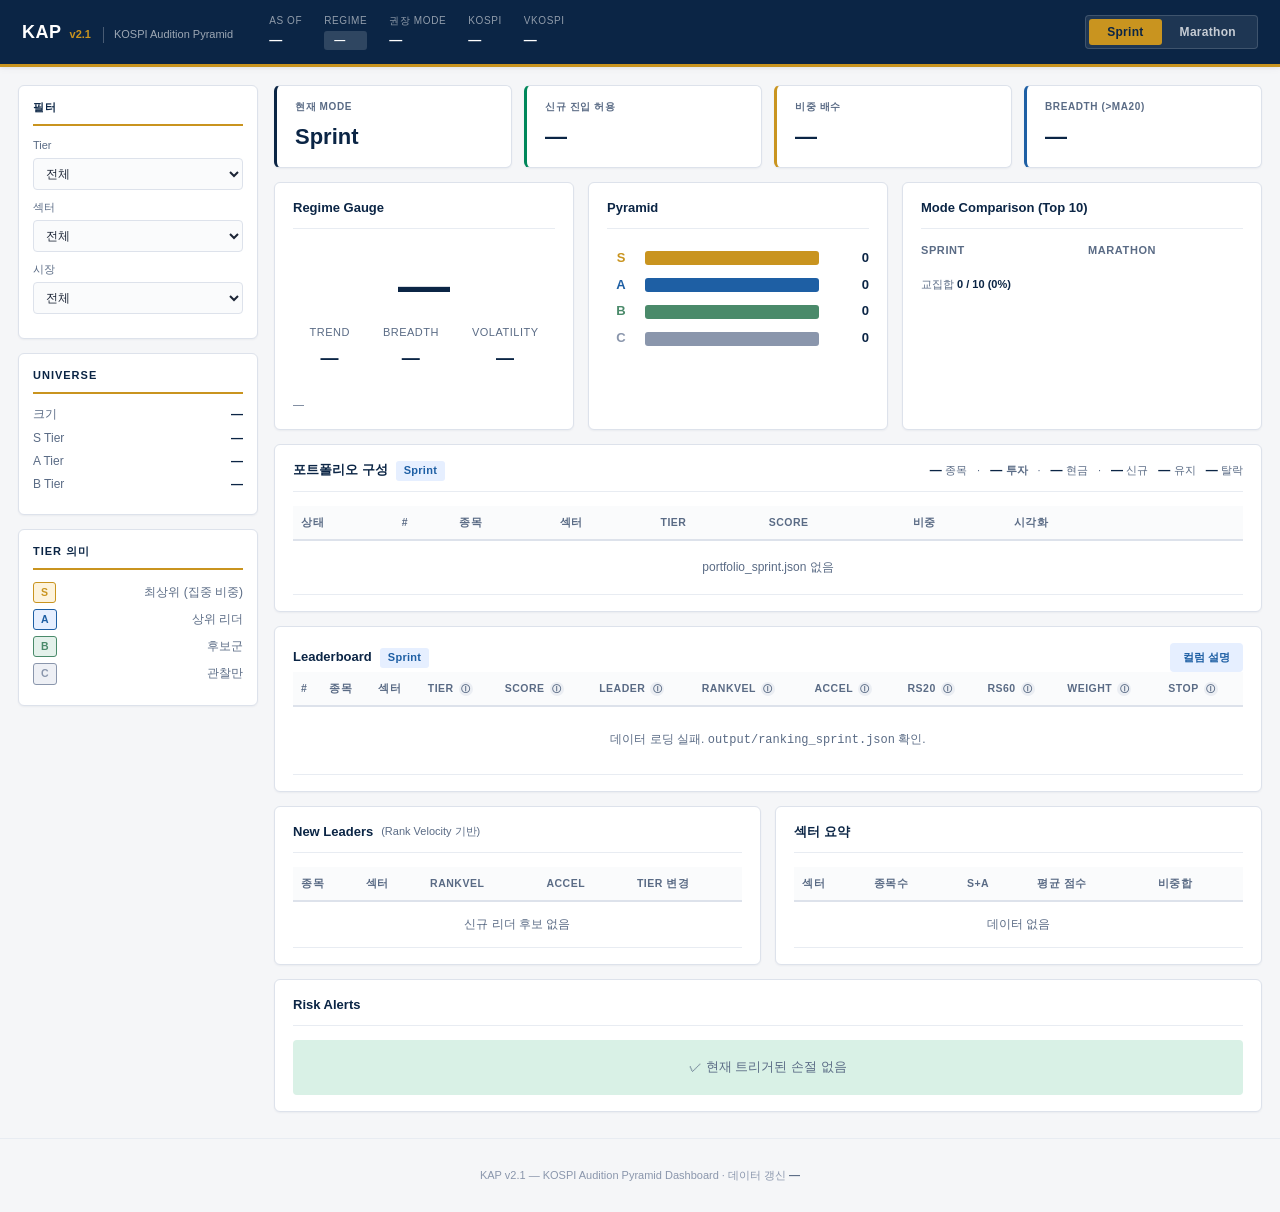
==== commit 11465571: "[Stage1] Top-N momentum portfolio (100% deployment, no cash) 기존 피라미딩 외에 사용자 요구에 맞는 Top-N 모멘텀 전략 추가: " ====
--- a/dashboard/index.html
+++ b/dashboard/index.html
@@ -4,7 +4,7 @@
 <meta charset="UTF-8" />
 <meta name="viewport" content="width=device-width, initial-scale=1.0" />
 <title>KAP Dashboard v2.1</title>
-<link rel="stylesheet" href="style.css" />
+<link rel="stylesheet" href="style.css?v=20260515b" />
 </head>
 <body>
 <header class="topbar">
@@ -118,6 +118,32 @@
       </div>
     </div>
 
+    <div class="card" id="portfolio-card">
+      <div class="card-header">
+        <h3>포트폴리오 구성 <span class="mode-tag" id="pf-mode">Sprint</span></h3>
+        <div class="pf-summary">
+          <span><b id="pf-n">—</b> <span class="muted">종목</span></span>
+          <span class="muted">·</span>
+          <span class="val-up"><b id="pf-invested">—</b> <span class="muted">투자</span></span>
+          <span class="muted">·</span>
+          <span><b id="pf-cash">—</b> <span class="muted">현금</span></span>
+          <span class="muted">·</span>
+          <span><b id="pf-new">—</b> <span class="muted">신규</span></span>
+          <span><b id="pf-kept">—</b> <span class="muted">유지</span></span>
+          <span><b id="pf-dropped">—</b> <span class="muted">탈락</span></span>
+        </div>
+      </div>
+      <table class="portfolio-table">
+        <thead>
+          <tr>
+            <th>상태</th><th>#</th><th>종목</th><th>섹터</th><th>Tier</th>
+            <th>Score</th><th>비중</th><th class="bar-col">시각화</th>
+          </tr>
+        </thead>
+        <tbody id="portfolio-body"></tbody>
+      </table>
+    </div>
+
     <div class="card" id="leaderboard-card">
       <div class="card-header">
         <h3>Leaderboard <span class="mode-tag" id="lb-mode">Sprint</span></h3>
@@ -194,6 +220,6 @@
 
 <footer><p>KAP v2.1 — KOSPI Audition Pyramid Dashboard · 데이터 갱신 <span id="footer-as-of">—</span></p></footer>
 
-<script src="app.js"></script>
+<script src="app.js?v=20260515b"></script>
 </body>
 </html>
--- a/dashboard/style.css
+++ b/dashboard/style.css
@@ -346,6 +346,35 @@
 .help-grid p { margin: 0; color: var(--text-muted); }
 .help-grid b { color: var(--text); font-weight: 600; }
 
+/* =================== Portfolio card =================== */
+#portfolio-card .card-header { margin-bottom: 14px; padding-bottom: 10px;
+  border-bottom: 1px solid var(--border-soft); }
+.pf-summary {
+  display: flex; align-items: center; gap: 10px; font-size: 12px;
+  color: var(--text);
+}
+.pf-summary b { color: var(--navy); font-weight: 700; font-variant-numeric: tabular-nums; }
+.pf-summary .muted { color: var(--text-muted); font-size: 11px; }
+
+.pf-badge {
+  display: inline-block; padding: 2px 8px; border-radius: 3px;
+  font-size: 10.5px; font-weight: 700; letter-spacing: 0.4px;
+}
+.pf-badge.new     { background: var(--up-soft);    color: var(--up); }
+.pf-badge.kept    { background: var(--steel-soft); color: var(--steel); }
+.pf-badge.dropped { background: var(--down-soft);  color: var(--down); }
+
+.portfolio-table .bar-col { width: 25%; }
+.weight-bar {
+  height: 10px; background: var(--bg-alt); border-radius: 3px; overflow: hidden;
+}
+.weight-bar > span {
+  display: block; height: 100%; background: linear-gradient(90deg, var(--steel), var(--gold));
+  border-radius: 3px;
+}
+.dropped-row { background: var(--down-soft); opacity: 0.7; }
+.dropped-row:hover td { background: var(--down-soft); }
+
 /* =================== Risk Alerts =================== */
 .risk-empty {
   color: var(--text-muted); padding: 18px 0; text-align: center;
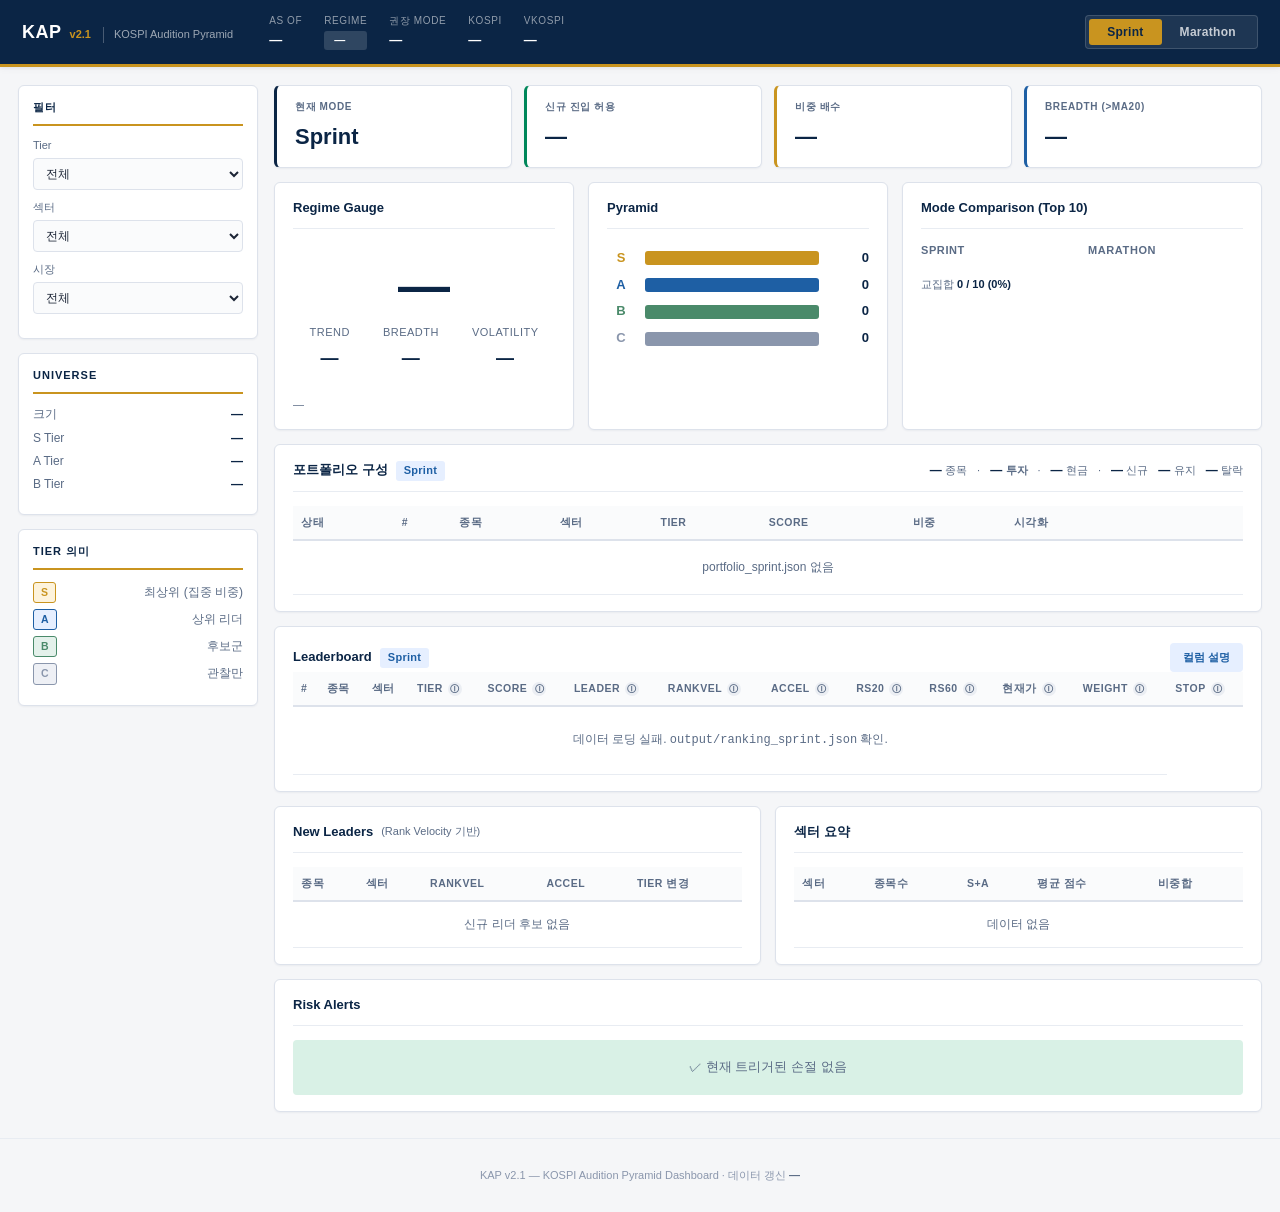
==== commit e11c723d: "[Stage1] 현재가 컬럼 + 종목 상세 모달 (스파크라인 포함) 요청 사항 둘 다 구현:  1) 리더보드에 '현재가' 컬럼 추가    - 종가 + 전일 대비 변동률(%)을 컬러" ====
--- a/dashboard/index.html
+++ b/dashboard/index.html
@@ -4,7 +4,7 @@
 <meta charset="UTF-8" />
 <meta name="viewport" content="width=device-width, initial-scale=1.0" />
 <title>KAP Dashboard v2.1</title>
-<link rel="stylesheet" href="style.css?v=20260515b" />
+<link rel="stylesheet" href="style.css?v=20260515f" />
 </head>
 <body>
 <header class="topbar">
@@ -184,6 +184,7 @@
             <th>Accel<i class="info" data-tip="RS 2차 도함수 + 거래대금 가속도. 이제 막 강해지기 시작한 종목을 포착.">ⓘ</i></th>
             <th>RS20<i class="info" data-tip="최근 20거래일 KOSPI 대비 초과수익률. + 값이면 시장보다 강한 상태.">ⓘ</i></th>
             <th>RS60<i class="info" data-tip="최근 60거래일 KOSPI 대비 초과수익률. 중기 추세 강도.">ⓘ</i></th>
+            <th>현재가<i class="info" data-tip="최근 거래일 종가. 옆 숫자(±%)는 전일 대비 변동률.">ⓘ</i></th>
             <th>Weight<i class="info" data-tip="1차 진입 시 권장 포트폴리오 비중. Regime 배수 반영, Risk-Off면 0.">ⓘ</i></th>
             <th>Stop<i class="info" data-tip="진입가 기준 Hard Stop 가격. 모드별 차등(Sprint −6/−8%, Marathon −10/−12%).">ⓘ</i></th>
           </tr>
@@ -218,8 +219,59 @@
 
 <div id="tooltip" class="tooltip hidden"></div>
 
+<div id="detail-modal" class="modal hidden">
+  <div class="modal-backdrop" data-close></div>
+  <div class="modal-panel">
+    <button class="modal-close" data-close>×</button>
+    <div class="modal-head">
+      <div>
+        <div class="modal-name" id="md-name">—</div>
+        <div class="modal-code"><span id="md-code">—</span> · <span id="md-market">—</span> · <span id="md-sector">—</span></div>
+      </div>
+      <div class="modal-price">
+        <div class="md-price-val" id="md-price">—</div>
+        <div class="md-price-chg" id="md-change">—</div>
+      </div>
+    </div>
+    <div class="modal-spark">
+      <svg id="md-spark" viewBox="0 0 400 80" preserveAspectRatio="none"></svg>
+      <div class="spark-label">최근 60거래일 종가</div>
+    </div>
+    <div class="modal-grid">
+      <div class="md-card">
+        <h5>등급 / 점수</h5>
+        <div class="md-row"><span>Tier</span><b id="md-tier">—</b></div>
+        <div class="md-row"><span>Score (percentile)</span><b id="md-score">—</b></div>
+        <div class="md-row"><span>Leader Score</span><b id="md-leader">—</b></div>
+        <div class="md-row"><span>현재 Mode</span><b id="md-mode">—</b></div>
+      </div>
+      <div class="md-card">
+        <h5>모멘텀</h5>
+        <div class="md-row"><span>Acceleration</span><b id="md-accel">—</b></div>
+        <div class="md-row"><span>Rank Velocity</span><b id="md-rv">—</b></div>
+        <div class="md-row"><span>Volume Score</span><b id="md-vol">—</b></div>
+        <div class="md-row"><span>Flow Score</span><b id="md-flow">—</b></div>
+      </div>
+      <div class="md-card">
+        <h5>Relative Strength</h5>
+        <div class="md-row"><span>RS 20D</span><b id="md-rs20">—</b></div>
+        <div class="md-row"><span>RS 60D</span><b id="md-rs60">—</b></div>
+        <div class="md-row"><span>RS 120D</span><b id="md-rs120">—</b></div>
+        <div class="md-row"><span>20일 등락률</span><b id="md-20d">—</b></div>
+      </div>
+      <div class="md-card">
+        <h5>리스크 / 포트폴리오</h5>
+        <div class="md-row"><span>Target Weight</span><b id="md-weight">—</b></div>
+        <div class="md-row"><span>Hard Stop</span><b id="md-stop">—</b></div>
+        <div class="md-row"><span>Trailing Stop</span><b id="md-tstop">—</b></div>
+        <div class="md-row"><span>Entry Signal</span><b id="md-entry">—</b></div>
+      </div>
+    </div>
+  </div>
+</div>
+
 <footer><p>KAP v2.1 — KOSPI Audition Pyramid Dashboard · 데이터 갱신 <span id="footer-as-of">—</span></p></footer>
 
-<script src="app.js?v=20260515b"></script>
+<script src="app.js?v=20260515f"></script>
 </body>
 </html>
--- a/dashboard/style.css
+++ b/dashboard/style.css
@@ -51,8 +51,9 @@
 html, body {
   margin: 0; padding: 0; height: 100%;
   background: var(--bg); color: var(--text);
-  font-family: -apple-system, "SF Pro Text", "Segoe UI", "Helvetica Neue",
-               "Noto Sans KR", "Apple SD Gothic Neo", sans-serif;
+  font-family: -apple-system, "SF Pro Text", "Apple SD Gothic Neo",
+               "맑은 고딕", "Malgun Gothic", "Segoe UI", "Helvetica Neue",
+               "Noto Sans KR", sans-serif;
   font-size: 13px; line-height: 1.45;
   -webkit-font-smoothing: antialiased;
 }
@@ -389,6 +390,89 @@
 .risk-item .triggered { color: var(--down); font-weight: 700;
                         text-transform: uppercase; font-size: 11px; letter-spacing: 0.4px; }
 
+/* =================== Clickable rows + price cell =================== */
+table tr.clickable { cursor: pointer; }
+table tr.clickable:hover td { background: var(--steel-soft); }
+.price-num { font-weight: 600; color: var(--navy); font-variant-numeric: tabular-nums; }
+.chg-small { font-size: 10.5px; margin-left: 4px; }
+
+/* =================== Detail modal =================== */
+.modal {
+  position: fixed; inset: 0; z-index: 900;
+  display: flex; align-items: center; justify-content: center;
+  padding: 24px;
+}
+.modal.hidden { display: none; }
+.modal-backdrop {
+  position: absolute; inset: 0; background: rgba(11, 37, 69, 0.45);
+  backdrop-filter: blur(2px);
+}
+.modal-panel {
+  position: relative; z-index: 1; width: 100%; max-width: 760px;
+  max-height: calc(100vh - 48px); overflow-y: auto;
+  background: var(--panel); border-radius: 8px; padding: 22px 26px;
+  box-shadow: 0 10px 40px rgba(11, 37, 69, 0.28);
+  border-top: 4px solid var(--gold);
+}
+.modal-close {
+  position: absolute; top: 12px; right: 14px; background: transparent; border: 0;
+  font-size: 24px; line-height: 1; color: var(--text-muted); cursor: pointer;
+  padding: 4px 10px; border-radius: 4px;
+}
+.modal-close:hover { background: var(--bg-alt); color: var(--navy); }
+
+.modal-head {
+  display: flex; justify-content: space-between; align-items: flex-start;
+  padding-bottom: 14px; margin-bottom: 14px; border-bottom: 1px solid var(--border-soft);
+  gap: 16px;
+}
+.modal-name { font-size: 20px; font-weight: 700; color: var(--navy); }
+.modal-code {
+  font-size: 11px; color: var(--text-muted); margin-top: 4px;
+  font-family: "SF Mono", "Menlo", monospace;
+}
+.modal-price { text-align: right; }
+.md-price-val {
+  font-size: 22px; font-weight: 700; color: var(--navy);
+  font-variant-numeric: tabular-nums;
+}
+.md-price-chg { font-size: 12px; margin-top: 2px; font-weight: 600; }
+
+.modal-spark {
+  background: var(--panel-2); border: 1px solid var(--border-soft);
+  border-radius: 6px; padding: 8px 10px; margin-bottom: 16px;
+}
+.modal-spark svg { width: 100%; height: 80px; display: block; }
+.spark-label {
+  text-align: center; font-size: 10.5px; color: var(--text-muted); margin-top: 4px;
+  text-transform: uppercase; letter-spacing: 0.5px;
+}
+
+.modal-grid {
+  display: grid; grid-template-columns: 1fr 1fr; gap: 12px;
+}
+.md-card {
+  background: var(--panel-2); border: 1px solid var(--border-soft);
+  border-radius: 6px; padding: 12px 14px;
+}
+.md-card h5 {
+  margin: 0 0 8px; font-size: 10.5px; font-weight: 700; color: var(--text-muted);
+  text-transform: uppercase; letter-spacing: 0.6px;
+  padding-bottom: 6px; border-bottom: 1px solid var(--border-soft);
+}
+.md-row {
+  display: flex; justify-content: space-between; align-items: center;
+  padding: 5px 0; font-size: 12px;
+}
+.md-row span { color: var(--text-muted); }
+.md-row b {
+  color: var(--navy); font-weight: 700; font-variant-numeric: tabular-nums;
+}
+
+@media (max-width: 600px) {
+  .modal-grid { grid-template-columns: 1fr; }
+}
+
 /* =================== Footer =================== */
 footer {
   padding: 18px; text-align: center; color: var(--text-faint); font-size: 11px;
